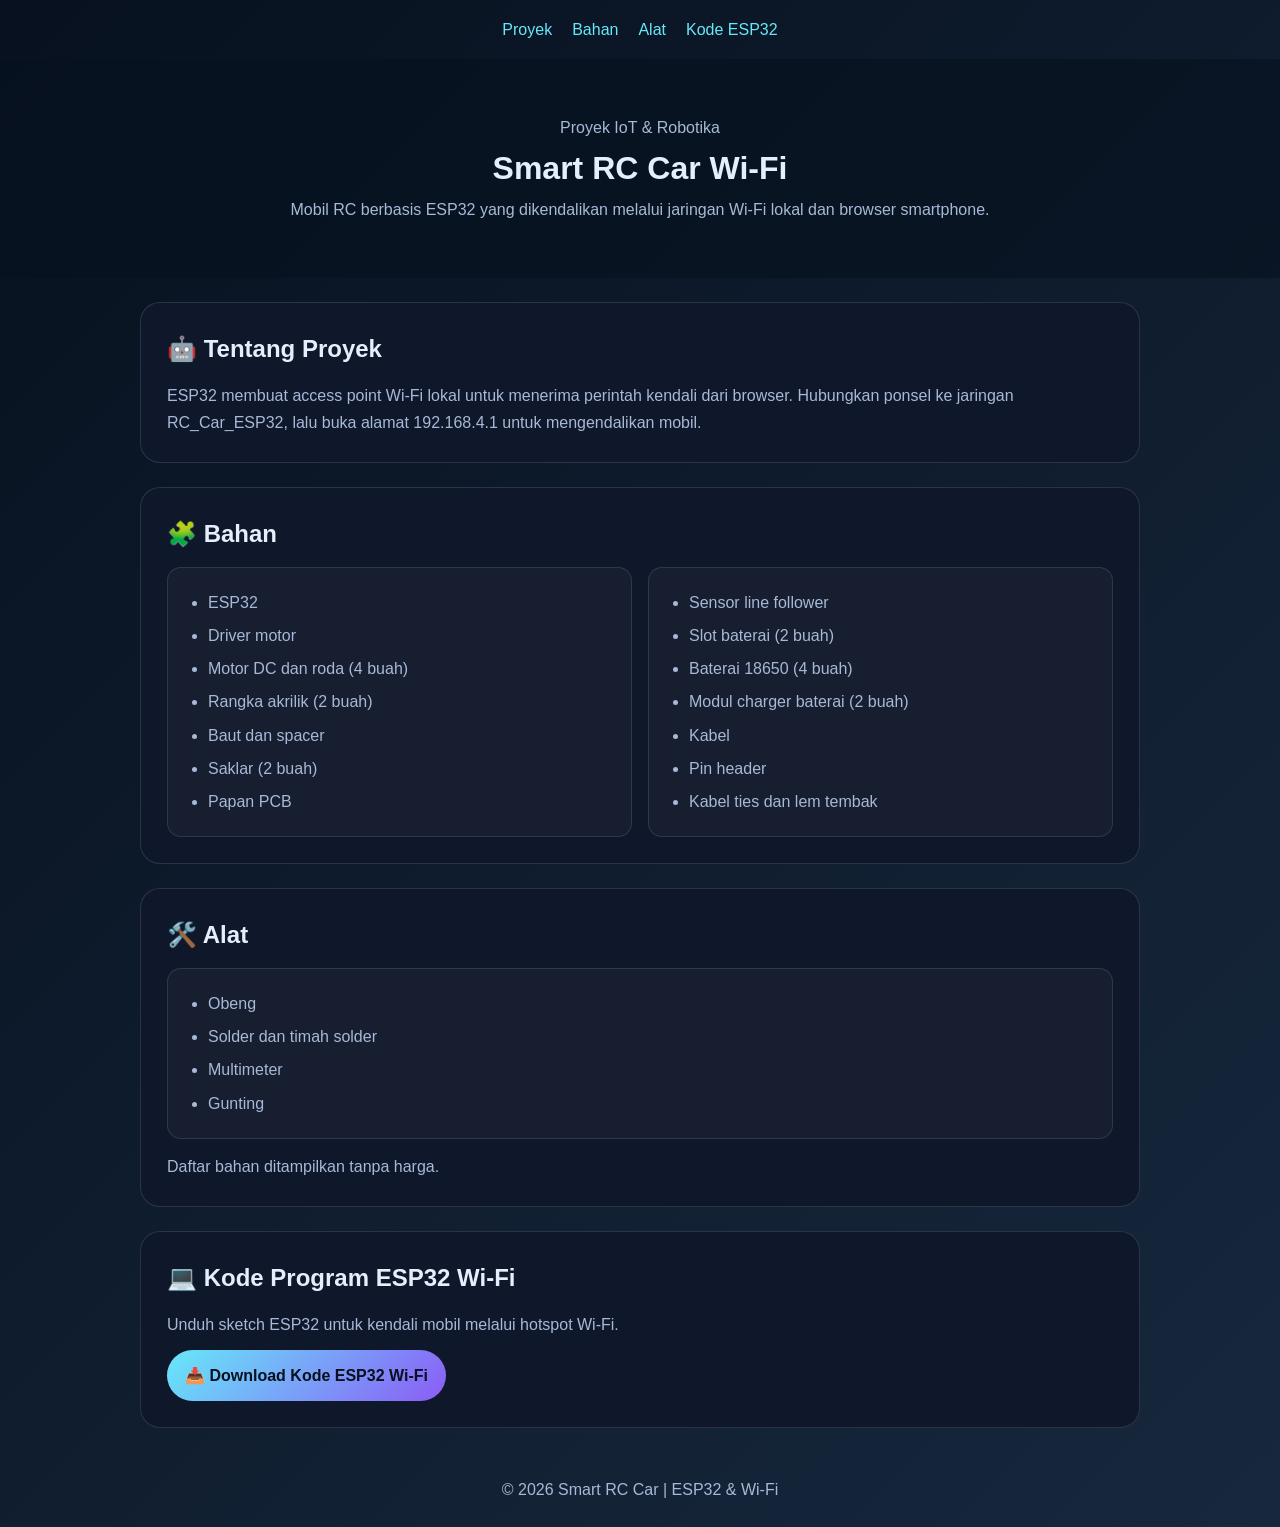
==== index.html @ 72564969 "Add materials and tools lists without prices" ====
<!DOCTYPE html>
<html lang="id">
<head>
  <meta charset="UTF-8" />
  <meta name="viewport" content="width=device-width, initial-scale=1.0" />
  <meta name="description" content="Proyek Smart RC Car berbasis ESP32 dan Wi-Fi." />
  <title>Smart RC Car | ESP32 Wi-Fi</title>
  <style>
    :root{--bg:#07111f;--panel:#0f172a;--text:#e5eefb;--muted:#a7b9d6;--cyan:#67e8f9;--purple:#8b5cf6;--line:rgba(148,163,184,.2)}
    *{box-sizing:border-box;margin:0;padding:0}html{scroll-behavior:smooth}body{font-family:Arial,sans-serif;background:linear-gradient(135deg,#07111f,#17283d);color:var(--text);line-height:1.7}.container{width:min(1000px,92%);margin:auto}header{padding:55px 0;text-align:center;background:rgba(7,17,31,.65)}header p,.muted{color:var(--muted)}nav{padding:16px 0;display:flex;justify-content:center;gap:20px;flex-wrap:wrap}a{color:var(--cyan);text-decoration:none}.section{margin:24px 0;padding:26px;background:var(--panel);border:1px solid var(--line);border-radius:20px}.section h2{margin-bottom:12px}.grid{display:grid;grid-template-columns:repeat(auto-fit,minmax(220px,1fr));gap:16px}.card{padding:18px;border:1px solid var(--line);border-radius:14px;background:rgba(255,255,255,.03)}ul{padding-left:22px;color:var(--muted)}li{padding:3px 0}.notice{margin-top:14px;color:var(--muted)}.button{display:inline-block;margin-top:12px;padding:12px 18px;border-radius:999px;background:linear-gradient(135deg,var(--cyan),var(--purple));color:#07111f;font-weight:bold}footer{text-align:center;padding:24px;color:var(--muted)}
    @media(max-width:600px){.section{padding:20px}header{padding:40px 0}}
  </style>
</head>
<body>
  <nav class="container" aria-label="Navigasi"><a href="#proyek">Proyek</a><a href="#bahan">Bahan</a><a href="#alat">Alat</a><a href="#kode">Kode ESP32</a></nav>
  <header id="proyek"><div class="container"><p>Proyek IoT &amp; Robotika</p><h1>Smart RC Car Wi-Fi</h1><p>Mobil RC berbasis ESP32 yang dikendalikan melalui jaringan Wi-Fi lokal dan browser smartphone.</p></div></header>
  <main class="container">
    <section class="section"><h2>🤖 Tentang Proyek</h2><p class="muted">ESP32 membuat access point Wi-Fi lokal untuk menerima perintah kendali dari browser. Hubungkan ponsel ke jaringan RC_Car_ESP32, lalu buka alamat 192.168.4.1 untuk mengendalikan mobil.</p></section>
    <section class="section" id="bahan"><h2>🧩 Bahan</h2><div class="grid">
      <article class="card"><ul><li>ESP32</li><li>Driver motor</li><li>Motor DC dan roda (4 buah)</li><li>Rangka akrilik (2 buah)</li><li>Baut dan spacer</li><li>Saklar (2 buah)</li><li>Papan PCB</li></ul></article>
      <article class="card"><ul><li>Sensor line follower</li><li>Slot baterai (2 buah)</li><li>Baterai 18650 (4 buah)</li><li>Modul charger baterai (2 buah)</li><li>Kabel</li><li>Pin header</li><li>Kabel ties dan lem tembak</li></ul></article>
    </div></section>
    <section class="section" id="alat"><h2>🛠️ Alat</h2><div class="grid">
      <article class="card"><ul><li>Obeng</li><li>Solder dan timah solder</li><li>Multimeter</li><li>Gunting</li></ul></article>
    </div><p class="notice">Daftar bahan ditampilkan tanpa harga.</p></section>
    <section class="section" id="kode"><h2>💻 Kode Program ESP32 Wi-Fi</h2><p class="muted">Unduh sketch ESP32 untuk kendali mobil melalui hotspot Wi-Fi.</p><a class="button" href="source/rc_car_program.ino" download="rc_car_esp32_wifi.ino">📥 Download Kode ESP32 Wi-Fi</a></section>
  </main>
  <footer>© 2026 Smart RC Car | ESP32 &amp; Wi-Fi</footer>
</body>
</html>
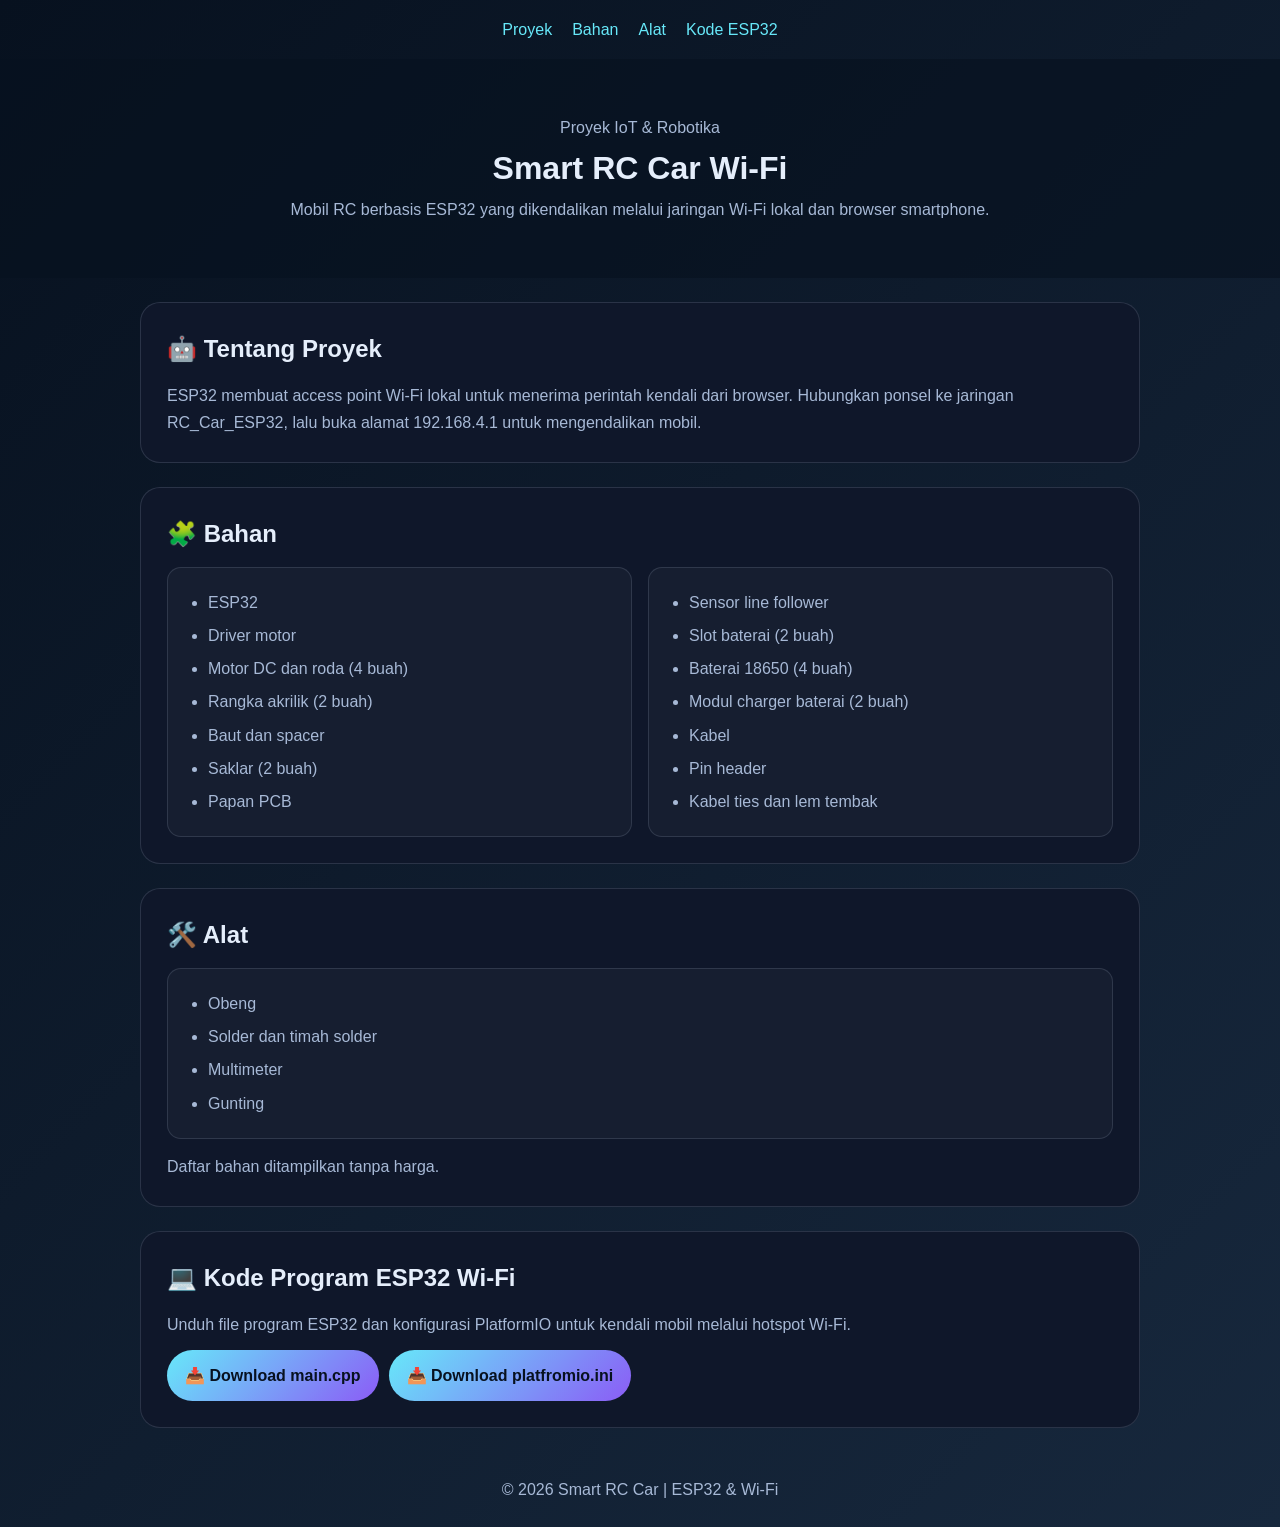
==== commit 94aab4e5: "Replace download link with ESP32 project files" ====
--- a/index.html
+++ b/index.html
@@ -7,7 +7,7 @@
   <title>Smart RC Car | ESP32 Wi-Fi</title>
   <style>
     :root{--bg:#07111f;--panel:#0f172a;--text:#e5eefb;--muted:#a7b9d6;--cyan:#67e8f9;--purple:#8b5cf6;--line:rgba(148,163,184,.2)}
-    *{box-sizing:border-box;margin:0;padding:0}html{scroll-behavior:smooth}body{font-family:Arial,sans-serif;background:linear-gradient(135deg,#07111f,#17283d);color:var(--text);line-height:1.7}.container{width:min(1000px,92%);margin:auto}header{padding:55px 0;text-align:center;background:rgba(7,17,31,.65)}header p,.muted{color:var(--muted)}nav{padding:16px 0;display:flex;justify-content:center;gap:20px;flex-wrap:wrap}a{color:var(--cyan);text-decoration:none}.section{margin:24px 0;padding:26px;background:var(--panel);border:1px solid var(--line);border-radius:20px}.section h2{margin-bottom:12px}.grid{display:grid;grid-template-columns:repeat(auto-fit,minmax(220px,1fr));gap:16px}.card{padding:18px;border:1px solid var(--line);border-radius:14px;background:rgba(255,255,255,.03)}ul{padding-left:22px;color:var(--muted)}li{padding:3px 0}.notice{margin-top:14px;color:var(--muted)}.button{display:inline-block;margin-top:12px;padding:12px 18px;border-radius:999px;background:linear-gradient(135deg,var(--cyan),var(--purple));color:#07111f;font-weight:bold}footer{text-align:center;padding:24px;color:var(--muted)}
+    *{box-sizing:border-box;margin:0;padding:0}html{scroll-behavior:smooth}body{font-family:Arial,sans-serif;background:linear-gradient(135deg,#07111f,#17283d);color:var(--text);line-height:1.7}.container{width:min(1000px,92%);margin:auto}header{padding:55px 0;text-align:center;background:rgba(7,17,31,.65)}header p,.muted{color:var(--muted)}nav{padding:16px 0;display:flex;justify-content:center;gap:20px;flex-wrap:wrap}a{color:var(--cyan);text-decoration:none}.section{margin:24px 0;padding:26px;background:var(--panel);border:1px solid var(--line);border-radius:20px}.section h2{margin-bottom:12px}.grid{display:grid;grid-template-columns:repeat(auto-fit,minmax(220px,1fr));gap:16px}.card{padding:18px;border:1px solid var(--line);border-radius:14px;background:rgba(255,255,255,.03)}ul{padding-left:22px;color:var(--muted)}li{padding:3px 0}.notice{margin-top:14px;color:var(--muted)}.button{display:inline-block;margin:12px 10px 0 0;padding:12px 18px;border-radius:999px;background:linear-gradient(135deg,var(--cyan),var(--purple));color:#07111f;font-weight:bold}footer{text-align:center;padding:24px;color:var(--muted)}
     @media(max-width:600px){.section{padding:20px}header{padding:40px 0}}
   </style>
 </head>
@@ -23,7 +23,7 @@
     <section class="section" id="alat"><h2>🛠️ Alat</h2><div class="grid">
       <article class="card"><ul><li>Obeng</li><li>Solder dan timah solder</li><li>Multimeter</li><li>Gunting</li></ul></article>
     </div><p class="notice">Daftar bahan ditampilkan tanpa harga.</p></section>
-    <section class="section" id="kode"><h2>💻 Kode Program ESP32 Wi-Fi</h2><p class="muted">Unduh sketch ESP32 untuk kendali mobil melalui hotspot Wi-Fi.</p><a class="button" href="source/rc_car_program.ino" download="rc_car_esp32_wifi.ino">📥 Download Kode ESP32 Wi-Fi</a></section>
+    <section class="section" id="kode"><h2>💻 Kode Program ESP32 Wi-Fi</h2><p class="muted">Unduh file program ESP32 dan konfigurasi PlatformIO untuk kendali mobil melalui hotspot Wi-Fi.</p><a class="button" href="main.cpp" download="main.cpp">📥 Download main.cpp</a><a class="button" href="platfromio.ini" download="platfromio.ini">📥 Download platfromio.ini</a></section>
   </main>
   <footer>© 2026 Smart RC Car | ESP32 &amp; Wi-Fi</footer>
 </body>
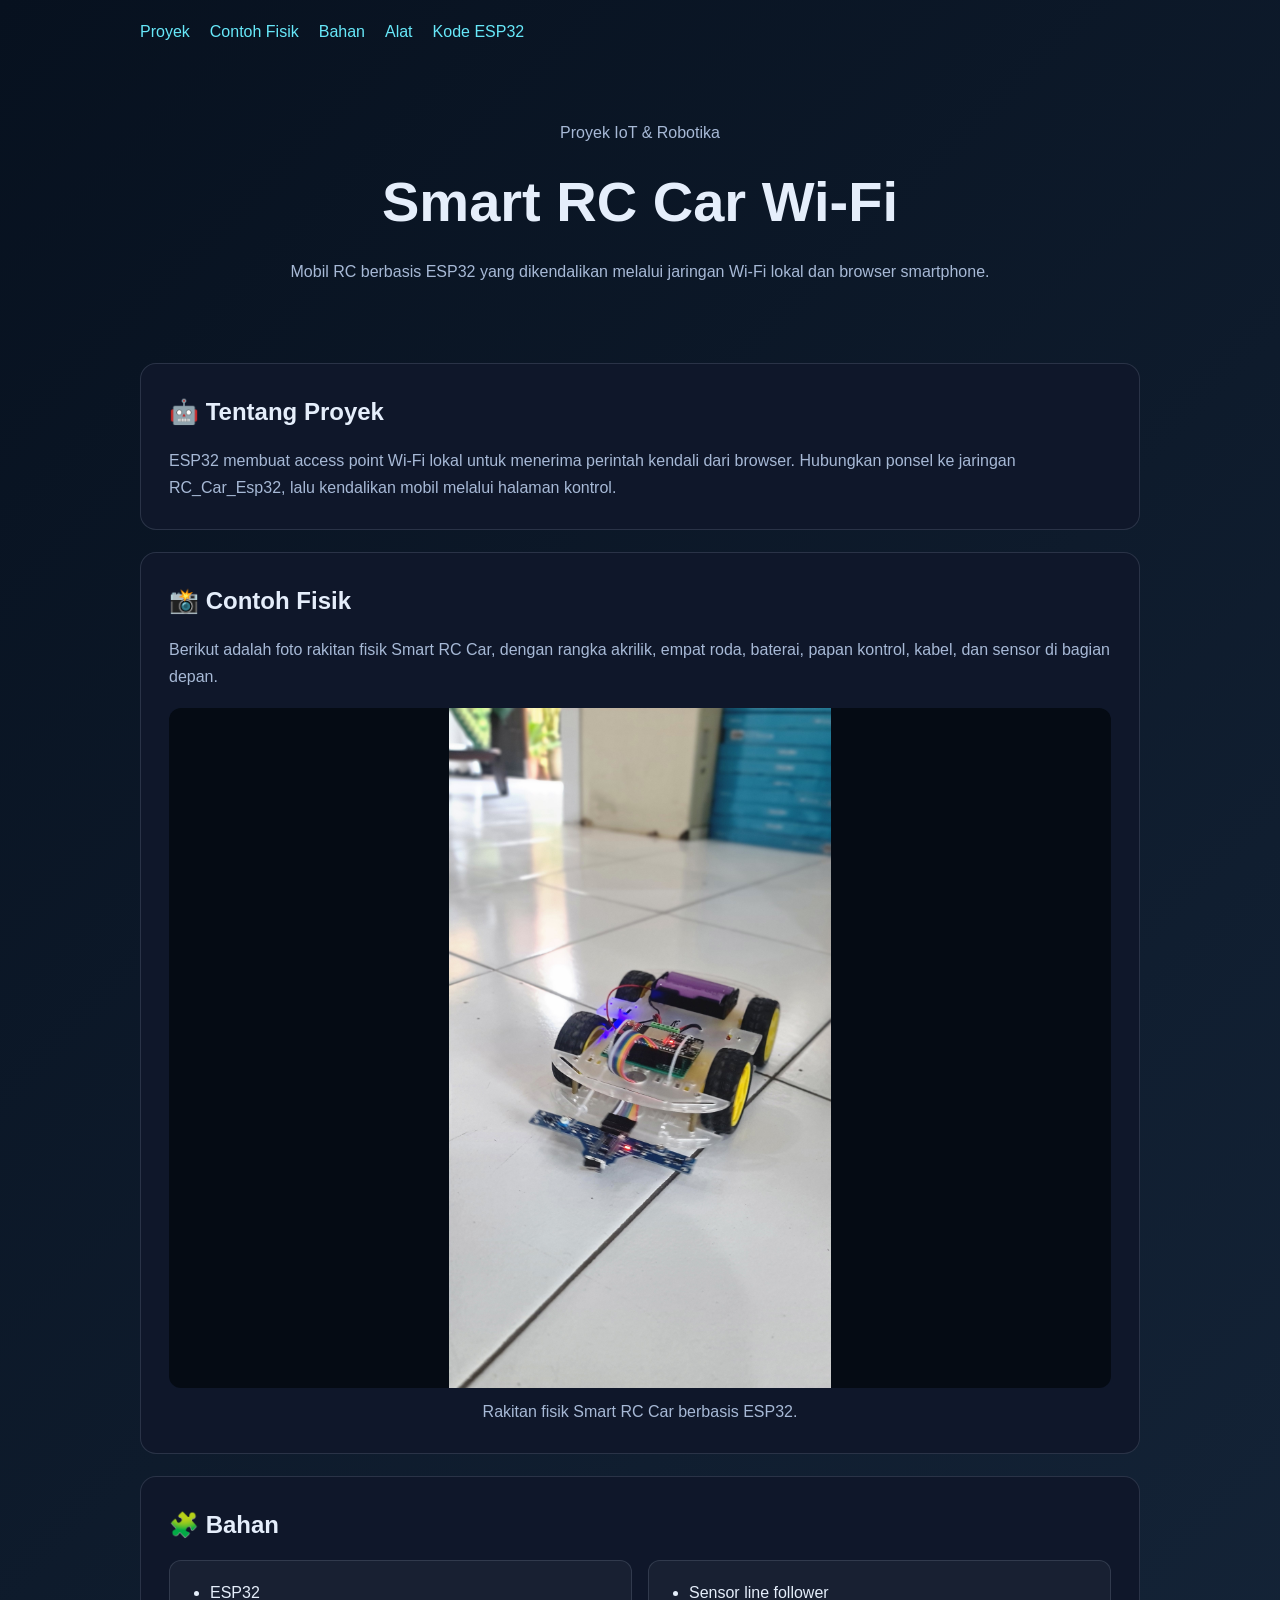
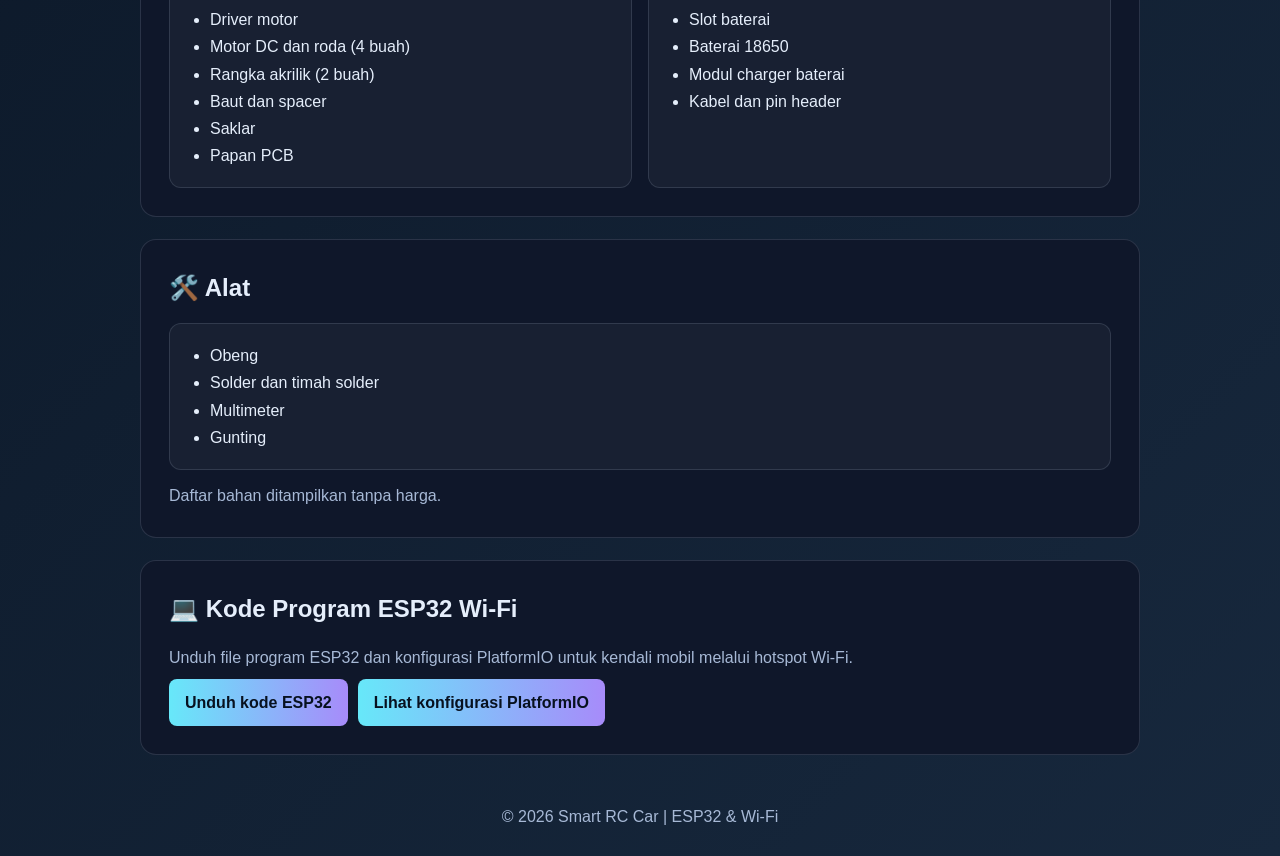
==== commit 3819b8ed: "Add physical example photo to website" ====
--- a/index.html
+++ b/index.html
@@ -7,23 +7,18 @@
   <title>Smart RC Car | ESP32 Wi-Fi</title>
   <style>
     :root{--bg:#07111f;--panel:#0f172a;--text:#e5eefb;--muted:#a7b9d6;--cyan:#67e8f9;--purple:#8b5cf6;--line:rgba(148,163,184,.2)}
-    *{box-sizing:border-box;margin:0;padding:0}html{scroll-behavior:smooth}body{font-family:Arial,sans-serif;background:linear-gradient(135deg,#07111f,#17283d);color:var(--text);line-height:1.7}.container{width:min(1000px,92%);margin:auto}header{padding:55px 0;text-align:center;background:rgba(7,17,31,.65)}header p,.muted{color:var(--muted)}nav{padding:16px 0;display:flex;justify-content:center;gap:20px;flex-wrap:wrap}a{color:var(--cyan);text-decoration:none}.section{margin:24px 0;padding:26px;background:var(--panel);border:1px solid var(--line);border-radius:20px}.section h2{margin-bottom:12px}.grid{display:grid;grid-template-columns:repeat(auto-fit,minmax(220px,1fr));gap:16px}.card{padding:18px;border:1px solid var(--line);border-radius:14px;background:rgba(255,255,255,.03)}ul{padding-left:22px;color:var(--muted)}li{padding:3px 0}.notice{margin-top:14px;color:var(--muted)}.button{display:inline-block;margin:12px 10px 0 0;padding:12px 18px;border-radius:999px;background:linear-gradient(135deg,var(--cyan),var(--purple));color:#07111f;font-weight:bold}footer{text-align:center;padding:24px;color:var(--muted)}
-    @media(max-width:600px){.section{padding:20px}header{padding:40px 0}}
+    *{box-sizing:border-box;margin:0;padding:0}html{scroll-behavior:smooth}body{font-family:Arial,sans-serif;background:linear-gradient(135deg,#07111f,#17283d);color:var(--text);line-height:1.7}.container{width:min(100% - 32px,1000px);margin:auto}nav{display:flex;flex-wrap:wrap;gap:20px;padding:18px 0}nav a{color:var(--cyan);text-decoration:none}header{text-align:center;padding:56px 0}header h1{font-size:clamp(2rem,5vw,3.5rem);margin:8px 0}header p,.muted{color:var(--muted)}.section{background:var(--panel);border:1px solid var(--line);border-radius:16px;padding:28px;margin:22px 0}.section h2{margin-bottom:14px}.grid{display:grid;grid-template-columns:repeat(auto-fit,minmax(230px,1fr));gap:16px;margin-top:14px}.card{background:rgba(255,255,255,.04);border:1px solid var(--line);border-radius:12px;padding:18px}.card ul{padding-left:22px}.physical-photo{display:block;width:100%;max-height:680px;object-fit:contain;background:#050b14;border-radius:12px;margin-top:18px}.caption{color:var(--muted);text-align:center;margin-top:10px}.button{display:inline-block;margin:8px 10px 0 0;padding:10px 16px;border-radius:8px;background:linear-gradient(90deg,var(--cyan),#a78bfa);color:#07111f;text-decoration:none;font-weight:bold}footer{text-align:center;color:var(--muted);padding:26px 0}@media(max-width:600px){.section{padding:20px}header{padding:40px 0}}
   </style>
 </head>
 <body>
-  <nav class="container" aria-label="Navigasi"><a href="#proyek">Proyek</a><a href="#bahan">Bahan</a><a href="#alat">Alat</a><a href="#kode">Kode ESP32</a></nav>
+  <nav class="container" aria-label="Navigasi"><a href="#proyek">Proyek</a><a href="#fisik">Contoh Fisik</a><a href="#bahan">Bahan</a><a href="#alat">Alat</a><a href="#kode">Kode ESP32</a></nav>
   <header id="proyek"><div class="container"><p>Proyek IoT &amp; Robotika</p><h1>Smart RC Car Wi-Fi</h1><p>Mobil RC berbasis ESP32 yang dikendalikan melalui jaringan Wi-Fi lokal dan browser smartphone.</p></div></header>
   <main class="container">
-    <section class="section"><h2>🤖 Tentang Proyek</h2><p class="muted">ESP32 membuat access point Wi-Fi lokal untuk menerima perintah kendali dari browser. Hubungkan ponsel ke jaringan RC_Car_ESP32, lalu buka alamat 192.168.4.1 untuk mengendalikan mobil.</p></section>
-    <section class="section" id="bahan"><h2>🧩 Bahan</h2><div class="grid">
-      <article class="card"><ul><li>ESP32</li><li>Driver motor</li><li>Motor DC dan roda (4 buah)</li><li>Rangka akrilik (2 buah)</li><li>Baut dan spacer</li><li>Saklar (2 buah)</li><li>Papan PCB</li></ul></article>
-      <article class="card"><ul><li>Sensor line follower</li><li>Slot baterai (2 buah)</li><li>Baterai 18650 (4 buah)</li><li>Modul charger baterai (2 buah)</li><li>Kabel</li><li>Pin header</li><li>Kabel ties dan lem tembak</li></ul></article>
-    </div></section>
-    <section class="section" id="alat"><h2>🛠️ Alat</h2><div class="grid">
-      <article class="card"><ul><li>Obeng</li><li>Solder dan timah solder</li><li>Multimeter</li><li>Gunting</li></ul></article>
-    </div><p class="notice">Daftar bahan ditampilkan tanpa harga.</p></section>
-    <section class="section" id="kode"><h2>💻 Kode Program ESP32 Wi-Fi</h2><p class="muted">Unduh file program ESP32 dan konfigurasi PlatformIO untuk kendali mobil melalui hotspot Wi-Fi.</p><a class="button" href="main.cpp" download="main.cpp">📥 Download main.cpp</a><a class="button" href="platfromio.ini" download="platfromio.ini">📥 Download platfromio.ini</a></section>
+    <section class="section"><h2>🤖 Tentang Proyek</h2><p class="muted">ESP32 membuat access point Wi-Fi lokal untuk menerima perintah kendali dari browser. Hubungkan ponsel ke jaringan RC_Car_Esp32, lalu kendalikan mobil melalui halaman kontrol.</p></section>
+    <section class="section" id="fisik"><h2>📸 Contoh Fisik</h2><p class="muted">Berikut adalah foto rakitan fisik Smart RC Car, dengan rangka akrilik, empat roda, baterai, papan kontrol, kabel, dan sensor di bagian depan.</p><img class="physical-photo" src="20261113_153108.jpg" alt="Mobil robot Smart RC Car rakitan dengan rangka akrilik, empat roda, baterai, papan kontrol, kabel, dan sensor depan"><p class="caption">Rakitan fisik Smart RC Car berbasis ESP32.</p></section>
+    <section class="section" id="bahan"><h2>🧩 Bahan</h2><div class="grid"><article class="card"><ul><li>ESP32</li><li>Driver motor</li><li>Motor DC dan roda (4 buah)</li><li>Rangka akrilik (2 buah)</li><li>Baut dan spacer</li><li>Saklar</li><li>Papan PCB</li></ul></article><article class="card"><ul><li>Sensor line follower</li><li>Slot baterai</li><li>Baterai 18650</li><li>Modul charger baterai</li><li>Kabel dan pin header</li></ul></article></div></section>
+    <section class="section" id="alat"><h2>🛠️ Alat</h2><div class="grid"><article class="card"><ul><li>Obeng</li><li>Solder dan timah solder</li><li>Multimeter</li><li>Gunting</li></ul></article></div><p class="muted" style="margin-top:12px">Daftar bahan ditampilkan tanpa harga.</p></section>
+    <section class="section" id="kode"><h2>💻 Kode Program ESP32 Wi-Fi</h2><p class="muted">Unduh file program ESP32 dan konfigurasi PlatformIO untuk kendali mobil melalui hotspot Wi-Fi.</p><a class="button" href="main.cpp">Unduh kode ESP32</a><a class="button" href="platfromio.ini">Lihat konfigurasi PlatformIO</a></section>
   </main>
   <footer>© 2026 Smart RC Car | ESP32 &amp; Wi-Fi</footer>
 </body>
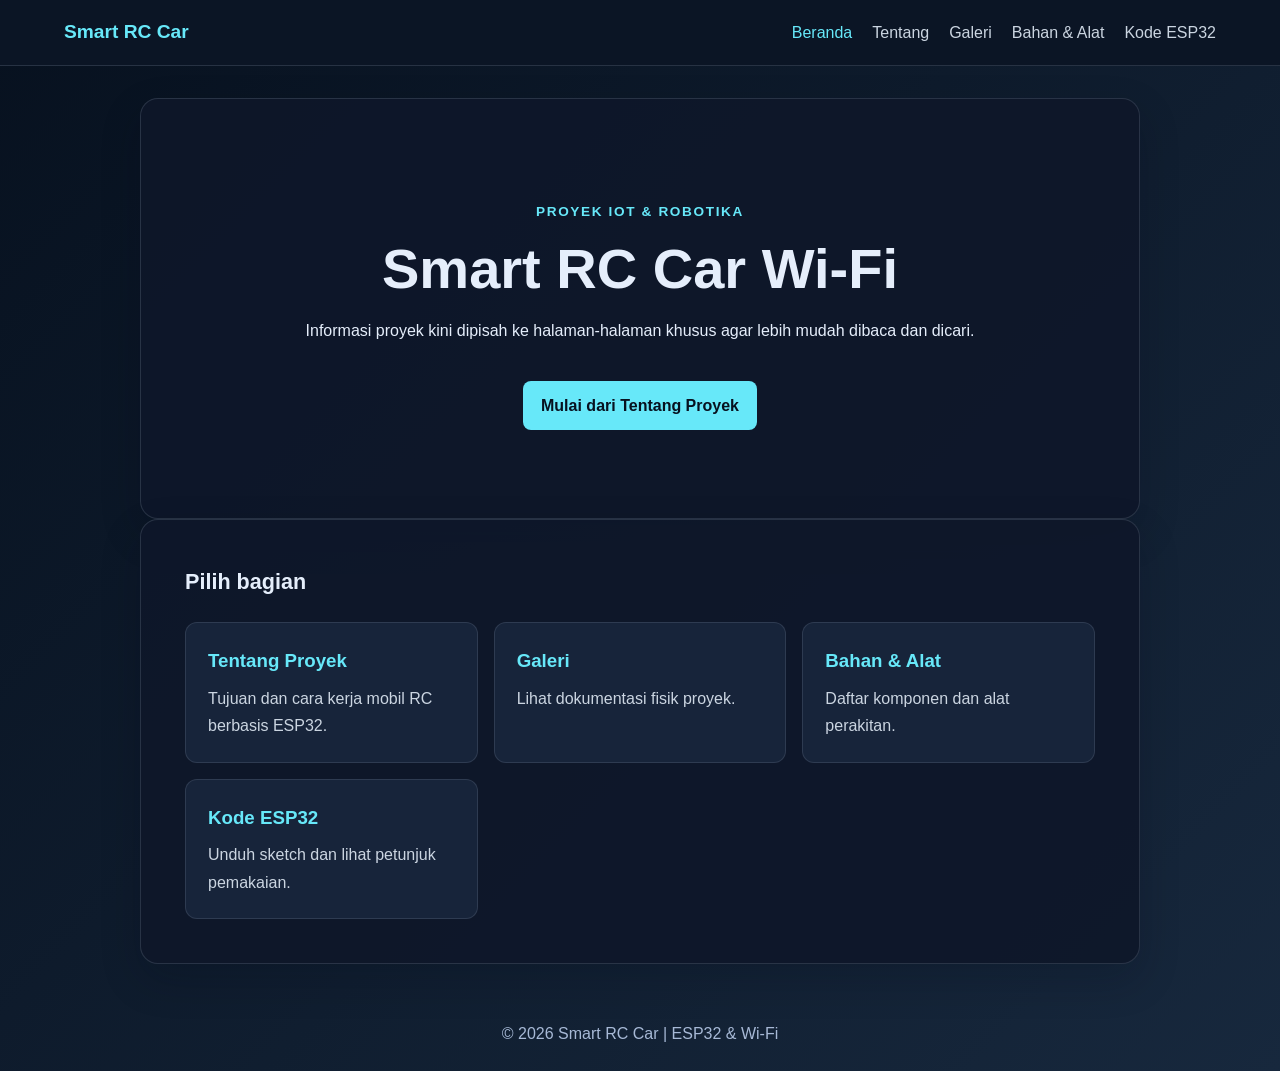
==== commit 4c2eaaf8: "Pisahkan halaman proyek Smart RC Car ESP32 menjadi beberapa halaman" ====
--- a/index.html
+++ b/index.html
@@ -1,24 +1,39 @@
 <!DOCTYPE html>
 <html lang="id">
 <head>
-  <meta charset="UTF-8" />
-  <meta name="viewport" content="width=device-width, initial-scale=1.0" />
-  <meta name="description" content="Proyek Smart RC Car berbasis ESP32 dan Wi-Fi." />
-  <title>Smart RC Car | ESP32 Wi-Fi</title>
-  <style>
-    :root{--bg:#07111f;--panel:#0f172a;--text:#e5eefb;--muted:#a7b9d6;--cyan:#67e8f9;--purple:#8b5cf6;--line:rgba(148,163,184,.2)}
-    *{box-sizing:border-box;margin:0;padding:0}html{scroll-behavior:smooth}body{font-family:Arial,sans-serif;background:linear-gradient(135deg,#07111f,#17283d);color:var(--text);line-height:1.7}.container{width:min(100% - 32px,1000px);margin:auto}nav{display:flex;flex-wrap:wrap;gap:20px;padding:18px 0}nav a{color:var(--cyan);text-decoration:none}header{text-align:center;padding:56px 0}header h1{font-size:clamp(2rem,5vw,3.5rem);margin:8px 0}header p,.muted{color:var(--muted)}.section{background:var(--panel);border:1px solid var(--line);border-radius:16px;padding:28px;margin:22px 0}.section h2{margin-bottom:14px}.grid{display:grid;grid-template-columns:repeat(auto-fit,minmax(230px,1fr));gap:16px;margin-top:14px}.card{background:rgba(255,255,255,.04);border:1px solid var(--line);border-radius:12px;padding:18px}.card ul{padding-left:22px}.physical-photo{display:block;width:100%;max-height:680px;object-fit:contain;background:#050b14;border-radius:12px;margin-top:18px}.caption{color:var(--muted);text-align:center;margin-top:10px}.button{display:inline-block;margin:8px 10px 0 0;padding:10px 16px;border-radius:8px;background:linear-gradient(90deg,var(--cyan),#a78bfa);color:#07111f;text-decoration:none;font-weight:bold}footer{text-align:center;color:var(--muted);padding:26px 0}@media(max-width:600px){.section{padding:20px}header{padding:40px 0}}
-  </style>
+  <meta charset="UTF-8">
+  <meta name="viewport" content="width=device-width, initial-scale=1">
+  <meta name="description" content="Beranda proyek Smart RC Car ESP32. Pilih halaman informasi proyek.">
+  <title>Smart RC Car ESP32 | Beranda</title>
+  <link rel="stylesheet" href="style.css">
 </head>
 <body>
-  <nav class="container" aria-label="Navigasi"><a href="#proyek">Proyek</a><a href="#fisik">Contoh Fisik</a><a href="#bahan">Bahan</a><a href="#alat">Alat</a><a href="#kode">Kode ESP32</a></nav>
-  <header id="proyek"><div class="container"><p>Proyek IoT &amp; Robotika</p><h1>Smart RC Car Wi-Fi</h1><p>Mobil RC berbasis ESP32 yang dikendalikan melalui jaringan Wi-Fi lokal dan browser smartphone.</p></div></header>
+  <header class="site-header">
+    <a class="brand" href="index.html">Smart RC Car</a>
+    <nav aria-label="Navigasi utama">
+      <a aria-current="page" href="index.html">Beranda</a>
+      <a href="tentang.html">Tentang</a>
+      <a href="galeri.html">Galeri</a>
+      <a href="bahan-alat.html">Bahan &amp; Alat</a>
+      <a href="kode.html">Kode ESP32</a>
+    </nav>
+  </header>
   <main class="container">
-    <section class="section"><h2>🤖 Tentang Proyek</h2><p class="muted">ESP32 membuat access point Wi-Fi lokal untuk menerima perintah kendali dari browser. Hubungkan ponsel ke jaringan RC_Car_Esp32, lalu kendalikan mobil melalui halaman kontrol.</p></section>
-    <section class="section" id="fisik"><h2>📸 Contoh Fisik</h2><p class="muted">Berikut adalah foto rakitan fisik Smart RC Car, dengan rangka akrilik, empat roda, baterai, papan kontrol, kabel, dan sensor di bagian depan.</p><img class="physical-photo" src="20261113_153108.jpg" alt="Mobil robot Smart RC Car rakitan dengan rangka akrilik, empat roda, baterai, papan kontrol, kabel, dan sensor depan"><p class="caption">Rakitan fisik Smart RC Car berbasis ESP32.</p></section>
-    <section class="section" id="bahan"><h2>🧩 Bahan</h2><div class="grid"><article class="card"><ul><li>ESP32</li><li>Driver motor</li><li>Motor DC dan roda (4 buah)</li><li>Rangka akrilik (2 buah)</li><li>Baut dan spacer</li><li>Saklar</li><li>Papan PCB</li></ul></article><article class="card"><ul><li>Sensor line follower</li><li>Slot baterai</li><li>Baterai 18650</li><li>Modul charger baterai</li><li>Kabel dan pin header</li></ul></article></div></section>
-    <section class="section" id="alat"><h2>🛠️ Alat</h2><div class="grid"><article class="card"><ul><li>Obeng</li><li>Solder dan timah solder</li><li>Multimeter</li><li>Gunting</li></ul></article></div><p class="muted" style="margin-top:12px">Daftar bahan ditampilkan tanpa harga.</p></section>
-    <section class="section" id="kode"><h2>💻 Kode Program ESP32 Wi-Fi</h2><p class="muted">Unduh file program ESP32 dan konfigurasi PlatformIO untuk kendali mobil melalui hotspot Wi-Fi.</p><a class="button" href="main.cpp">Unduh kode ESP32</a><a class="button" href="platfromio.ini">Lihat konfigurasi PlatformIO</a></section>
+    <section class="hero">
+      <p class="eyebrow">Proyek IoT &amp; Robotika</p>
+      <h1>Smart RC Car Wi-Fi</h1>
+      <p>Informasi proyek kini dipisah ke halaman-halaman khusus agar lebih mudah dibaca dan dicari.</p>
+      <a class="button" href="tentang.html">Mulai dari Tentang Proyek</a>
+    </section>
+    <section class="section">
+      <h2>Pilih bagian</h2>
+      <div class="grid">
+        <a class="card card-link" href="tentang.html"><h3>Tentang Proyek</h3><p>Tujuan dan cara kerja mobil RC berbasis ESP32.</p></a>
+        <a class="card card-link" href="galeri.html"><h3>Galeri</h3><p>Lihat dokumentasi fisik proyek.</p></a>
+        <a class="card card-link" href="bahan-alat.html"><h3>Bahan &amp; Alat</h3><p>Daftar komponen dan alat perakitan.</p></a>
+        <a class="card card-link" href="kode.html"><h3>Kode ESP32</h3><p>Unduh sketch dan lihat petunjuk pemakaian.</p></a>
+      </div>
+    </section>
   </main>
   <footer>© 2026 Smart RC Car | ESP32 &amp; Wi-Fi</footer>
 </body>
--- a/style.css
+++ b/style.css
@@ -0,0 +1 @@
+*{box-sizing:border-box}html{scroll-behavior:smooth}body{margin:0;min-height:100vh;display:flex;flex-direction:column;font-family:Arial,sans-serif;line-height:1.7;color:#e5eefb;background:linear-gradient(135deg,#07111f,#17283d)}a{color:inherit}.site-header{display:flex;align-items:center;justify-content:space-between;gap:20px;flex-wrap:wrap;padding:16px max(5vw,20px);background:#0b1525;border-bottom:1px solid rgba(148,163,184,.2)}.brand{text-decoration:none;font-size:1.2rem;font-weight:700;color:#67e8f9}.site-header nav{display:flex;gap:10px 20px;flex-wrap:wrap}.site-header nav a{color:#cbd5e1;text-decoration:none}.site-header nav a:hover,.site-header nav a[aria-current=page]{color:#67e8f9}.container{width:min(100% - 32px,1000px);margin:32px auto;flex:1}.hero,.section{padding:clamp(22px,5vw,44px);border:1px solid rgba(148,163,184,.2);border-radius:18px;background:rgba(15,23,42,.92);box-shadow:0 16px 40px rgba(2,8,23,.2)}.hero{padding-block:clamp(44px,9vw,88px);text-align:center}.hero h1{font-size:clamp(2rem,6vw,3.5rem);line-height:1.15;margin:8px 0}.eyebrow{color:#67e8f9;text-transform:uppercase;letter-spacing:.12em;font-size:.85rem;font-weight:700}.section h1{font-size:clamp(1.8rem,5vw,2.7rem);line-height:1.2;margin:.2em 0 .6em}.section h2{font-size:1.35rem;margin-top:0}.grid{display:grid;grid-template-columns:repeat(auto-fit,minmax(min(100%,220px),1fr));gap:16px;margin-top:22px}.two-columns{grid-template-columns:repeat(auto-fit,minmax(min(100%,300px),1fr))}.card{padding:22px;border-radius:12px;background:#17243a;border:1px solid rgba(148,163,184,.18)}.card-link{text-decoration:none;transition:transform .2s,border-color .2s}.card-link:hover{transform:translateY(-3px);border-color:#67e8f9}.card h3{margin:0 0 8px;color:#67e8f9}.card p{margin:0;color:#cbd5e1}.card ul{padding-left:22px}.button{display:inline-block;margin-top:20px;padding:11px 18px;border-radius:8px;background:#67e8f9;color:#07111f;text-decoration:none;font-weight:700}.button:hover{background:#a5f3fc}.notice{margin-top:22px;padding:16px;border-left:4px solid #67e8f9;border-radius:6px;background:#111e33;color:#dbeafe}.gallery-image{margin:22px 0 0}.gallery-image img{display:block;width:100%;max-height:620px;object-fit:contain;border-radius:12px;background:#07111f}.gallery-image figcaption{margin-top:8px;color:#a7b9d6;text-align:center}ol{padding-left:24px}footer{padding:24px;text-align:center;color:#a7b9d6}@media(max-width:600px){.site-header{align-items:flex-start}.site-header nav{gap:8px 14px}.container{margin:18px auto}.hero,.section{border-radius:12px}}
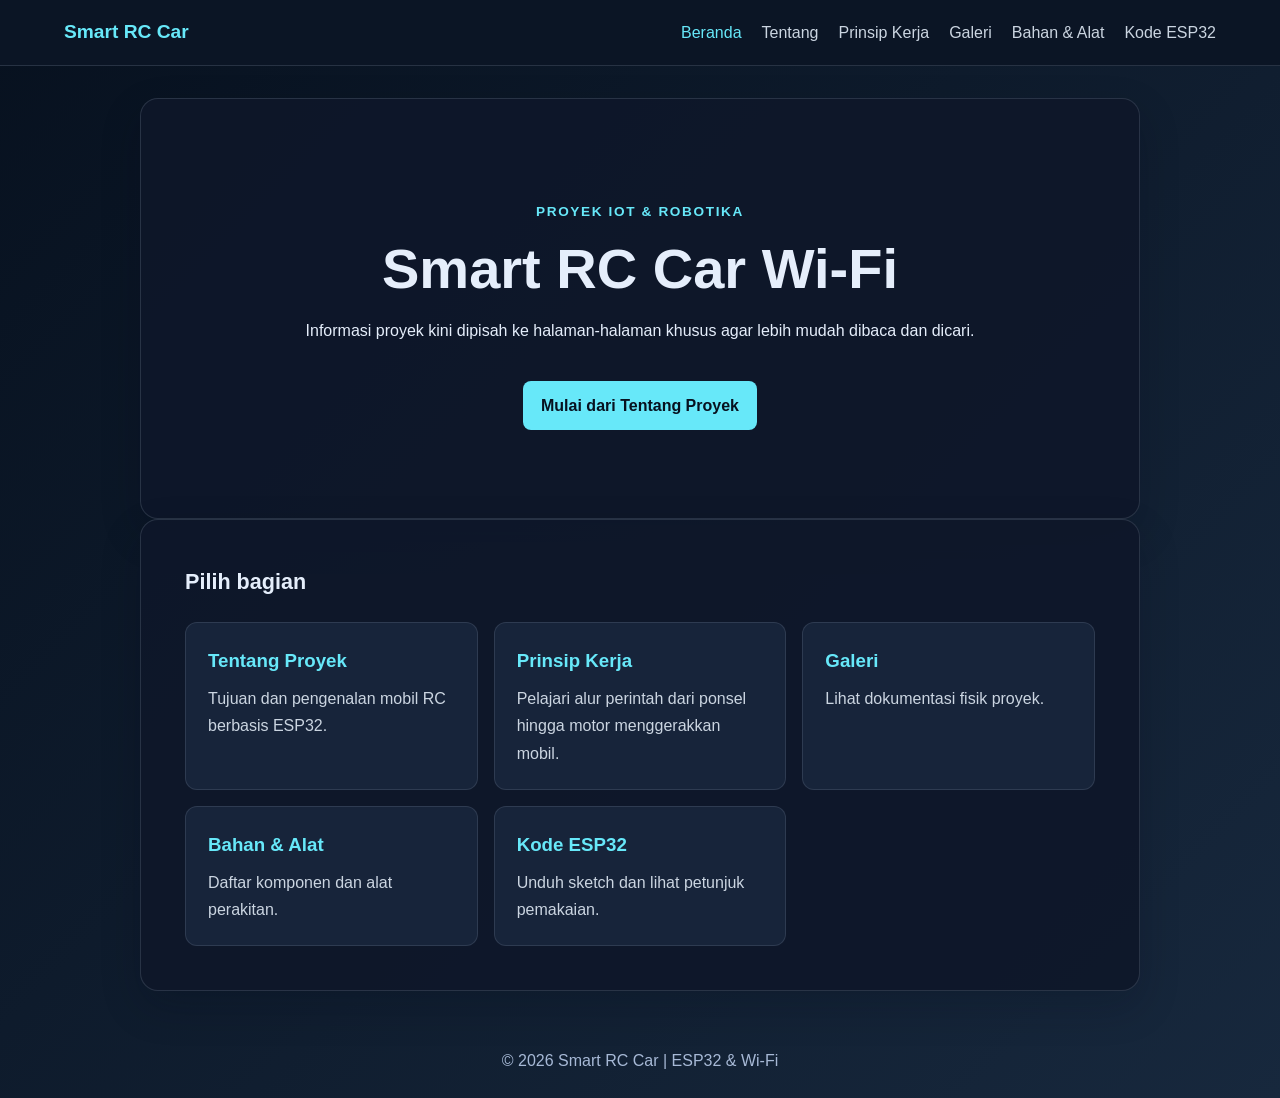
==== commit 408fd1be: "Tambahkan halaman Prinsip Kerja Smart RC Car" ====
--- a/index.html
+++ b/index.html
@@ -13,6 +13,7 @@
     <nav aria-label="Navigasi utama">
       <a aria-current="page" href="index.html">Beranda</a>
       <a href="tentang.html">Tentang</a>
+      <a href="prinsip-kerja.html">Prinsip Kerja</a>
       <a href="galeri.html">Galeri</a>
       <a href="bahan-alat.html">Bahan &amp; Alat</a>
       <a href="kode.html">Kode ESP32</a>
@@ -28,7 +29,8 @@
     <section class="section">
       <h2>Pilih bagian</h2>
       <div class="grid">
-        <a class="card card-link" href="tentang.html"><h3>Tentang Proyek</h3><p>Tujuan dan cara kerja mobil RC berbasis ESP32.</p></a>
+        <a class="card card-link" href="tentang.html"><h3>Tentang Proyek</h3><p>Tujuan dan pengenalan mobil RC berbasis ESP32.</p></a>
+        <a class="card card-link" href="prinsip-kerja.html"><h3>Prinsip Kerja</h3><p>Pelajari alur perintah dari ponsel hingga motor menggerakkan mobil.</p></a>
         <a class="card card-link" href="galeri.html"><h3>Galeri</h3><p>Lihat dokumentasi fisik proyek.</p></a>
         <a class="card card-link" href="bahan-alat.html"><h3>Bahan &amp; Alat</h3><p>Daftar komponen dan alat perakitan.</p></a>
         <a class="card card-link" href="kode.html"><h3>Kode ESP32</h3><p>Unduh sketch dan lihat petunjuk pemakaian.</p></a>
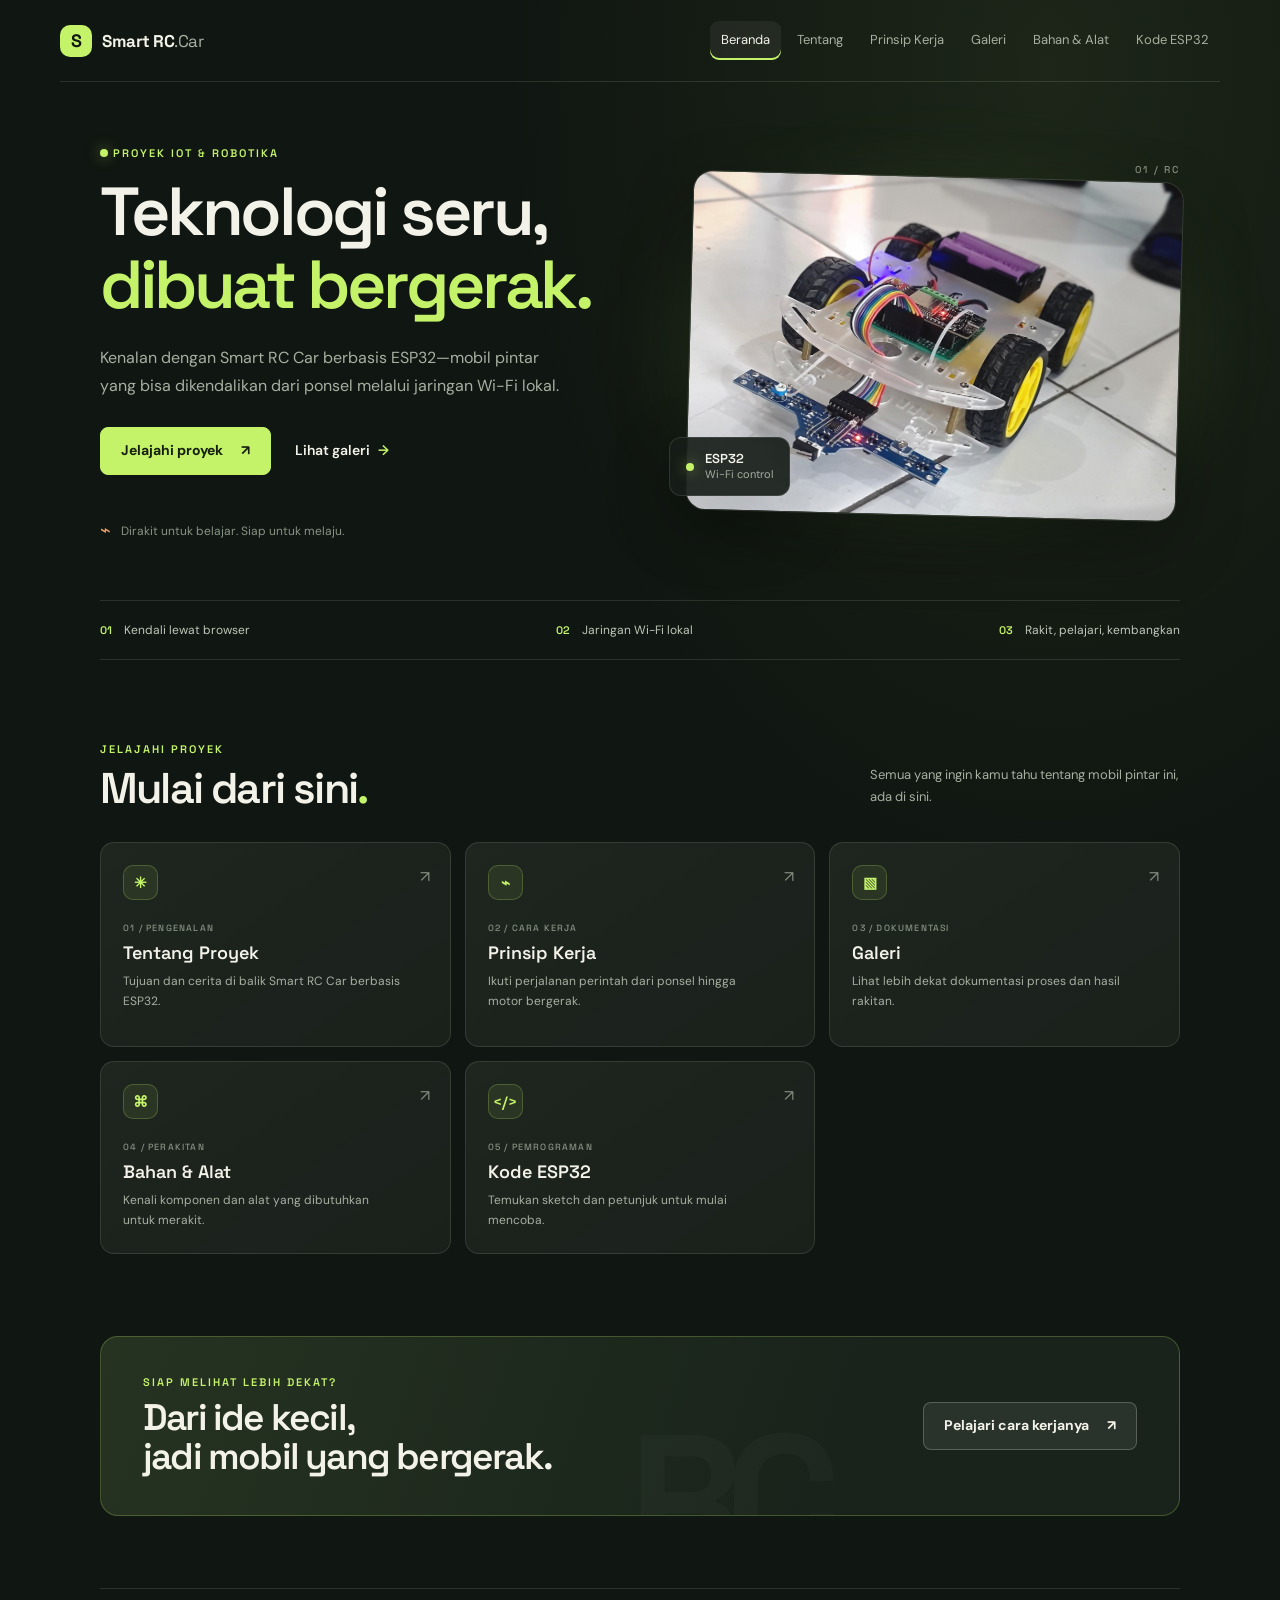
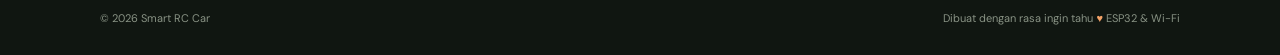
==== commit 5231fe6b: "Refresh Smart RC Car homepage" ====
--- a/index.html
+++ b/index.html
@@ -3,13 +3,14 @@
 <head>
   <meta charset="UTF-8">
   <meta name="viewport" content="width=device-width, initial-scale=1">
-  <meta name="description" content="Beranda proyek Smart RC Car ESP32. Pilih halaman informasi proyek.">
-  <title>Smart RC Car ESP32 | Beranda</title>
+  <meta name="description" content="Kenali Smart RC Car berbasis ESP32 dan Wi-Fi: cara kerja, komponen, galeri, dan kode program.">
+  <meta name="theme-color" content="#101611">
+  <title>Smart RC Car | Proyek IoT &amp; Robotika</title>
   <link rel="stylesheet" href="style.css">
 </head>
 <body>
   <header class="site-header">
-    <a class="brand" href="index.html">Smart RC Car</a>
+    <a class="brand" href="index.html"><span class="brand-mark" aria-hidden="true">S</span><span>Smart RC<span class="brand-light">.Car</span></span></a>
     <nav aria-label="Navigasi utama">
       <a aria-current="page" href="index.html">Beranda</a>
       <a href="tentang.html">Tentang</a>
@@ -19,24 +20,54 @@
       <a href="kode.html">Kode ESP32</a>
     </nav>
   </header>
-  <main class="container">
+
+  <main class="container home-main">
     <section class="hero">
-      <p class="eyebrow">Proyek IoT &amp; Robotika</p>
-      <h1>Smart RC Car Wi-Fi</h1>
-      <p>Informasi proyek kini dipisah ke halaman-halaman khusus agar lebih mudah dibaca dan dicari.</p>
-      <a class="button" href="tentang.html">Mulai dari Tentang Proyek</a>
-    </section>
-    <section class="section">
-      <h2>Pilih bagian</h2>
-      <div class="grid">
-        <a class="card card-link" href="tentang.html"><h3>Tentang Proyek</h3><p>Tujuan dan pengenalan mobil RC berbasis ESP32.</p></a>
-        <a class="card card-link" href="prinsip-kerja.html"><h3>Prinsip Kerja</h3><p>Pelajari alur perintah dari ponsel hingga motor menggerakkan mobil.</p></a>
-        <a class="card card-link" href="galeri.html"><h3>Galeri</h3><p>Lihat dokumentasi fisik proyek.</p></a>
-        <a class="card card-link" href="bahan-alat.html"><h3>Bahan &amp; Alat</h3><p>Daftar komponen dan alat perakitan.</p></a>
-        <a class="card card-link" href="kode.html"><h3>Kode ESP32</h3><p>Unduh sketch dan lihat petunjuk pemakaian.</p></a>
+      <div class="hero-copy">
+        <p class="eyebrow"><span class="status-dot" aria-hidden="true"></span> PROYEK IOT &amp; ROBOTIKA</p>
+        <h1>Teknologi seru,<br><span>dibuat bergerak.</span></h1>
+        <p class="hero-description">Kenalan dengan Smart RC Car berbasis ESP32—mobil pintar yang bisa dikendalikan dari ponsel melalui jaringan Wi-Fi lokal.</p>
+        <div class="hero-actions">
+          <a class="button" href="tentang.html">Jelajahi proyek <span aria-hidden="true">↗</span></a>
+          <a class="text-link" href="galeri.html">Lihat galeri <span aria-hidden="true">→</span></a>
+        </div>
+        <div class="hero-note"><span aria-hidden="true">⌁</span> Dirakit untuk belajar. Siap untuk melaju.</div>
+      </div>
+      <div class="hero-visual">
+        <div class="image-glow" aria-hidden="true"></div>
+        <img src="imagemobil-rc.jpg" alt="Mobil Smart RC hasil rakitan proyek" fetchpriority="high">
+        <div class="visual-label"><span class="status-dot" aria-hidden="true"></span><span><strong>ESP32</strong><small>Wi-Fi control</small></span></div>
+        <span class="visual-index" aria-hidden="true">01 / RC</span>
       </div>
     </section>
+
+    <section class="intro-strip" aria-label="Ringkasan proyek">
+      <p><span class="strip-number">01</span> Kendali lewat browser</p>
+      <p><span class="strip-number">02</span> Jaringan Wi-Fi lokal</p>
+      <p><span class="strip-number">03</span> Rakit, pelajari, kembangkan</p>
+    </section>
+
+    <section class="section explore-section">
+      <div class="section-heading">
+        <div><p class="eyebrow">JELAJAHI PROYEK</p><h2>Mulai dari sini<span class="accent-dot">.</span></h2></div>
+        <p class="section-lead">Semua yang ingin kamu tahu tentang mobil pintar ini, ada di sini.</p>
+      </div>
+      <div class="grid">
+        <a class="card card-link" href="tentang.html"><span class="card-icon" aria-hidden="true">✳</span><span class="card-number">01 / PENGENALAN</span><h3>Tentang Proyek</h3><p>Tujuan dan cerita di balik Smart RC Car berbasis ESP32.</p><span class="card-arrow" aria-hidden="true">↗</span></a>
+        <a class="card card-link" href="prinsip-kerja.html"><span class="card-icon" aria-hidden="true">⌁</span><span class="card-number">02 / CARA KERJA</span><h3>Prinsip Kerja</h3><p>Ikuti perjalanan perintah dari ponsel hingga motor bergerak.</p><span class="card-arrow" aria-hidden="true">↗</span></a>
+        <a class="card card-link" href="galeri.html"><span class="card-icon" aria-hidden="true">▧</span><span class="card-number">03 / DOKUMENTASI</span><h3>Galeri</h3><p>Lihat lebih dekat dokumentasi proses dan hasil rakitan.</p><span class="card-arrow" aria-hidden="true">↗</span></a>
+        <a class="card card-link" href="bahan-alat.html"><span class="card-icon" aria-hidden="true">⌘</span><span class="card-number">04 / PERAKITAN</span><h3>Bahan &amp; Alat</h3><p>Kenali komponen dan alat yang dibutuhkan untuk merakit.</p><span class="card-arrow" aria-hidden="true">↗</span></a>
+        <a class="card card-link" href="kode.html"><span class="card-icon" aria-hidden="true">&lt;/&gt;</span><span class="card-number">05 / PEMROGRAMAN</span><h3>Kode ESP32</h3><p>Temukan sketch dan petunjuk untuk mulai mencoba.</p><span class="card-arrow" aria-hidden="true">↗</span></a>
+      </div>
+    </section>
+
+    <section class="cta-panel">
+      <div><p class="eyebrow">SIAP MELIHAT LEBIH DEKAT?</p><h2>Dari ide kecil,<br>jadi mobil yang bergerak.</h2></div>
+      <a class="button button-light" href="prinsip-kerja.html">Pelajari cara kerjanya <span aria-hidden="true">↗</span></a>
+      <span class="cta-decoration" aria-hidden="true">RC</span>
+    </section>
   </main>
-  <footer>© 2026 Smart RC Car | ESP32 &amp; Wi-Fi</footer>
+
+  <footer><span>© 2026 Smart RC Car</span><span>Dibuat dengan rasa ingin tahu <span class="footer-heart" aria-label="cinta">♥</span> ESP32 &amp; Wi-Fi</span></footer>
 </body>
 </html>
--- a/style.css
+++ b/style.css
@@ -1 +1,244 @@
-*{box-sizing:border-box}html{scroll-behavior:smooth}body{margin:0;min-height:100vh;display:flex;flex-direction:column;font-family:Arial,sans-serif;line-height:1.7;color:#e5eefb;background:linear-gradient(135deg,#07111f,#17283d)}a{color:inherit}.site-header{display:flex;align-items:center;justify-content:space-between;gap:20px;flex-wrap:wrap;padding:16px max(5vw,20px);background:#0b1525;border-bottom:1px solid rgba(148,163,184,.2)}.brand{text-decoration:none;font-size:1.2rem;font-weight:700;color:#67e8f9}.site-header nav{display:flex;gap:10px 20px;flex-wrap:wrap}.site-header nav a{color:#cbd5e1;text-decoration:none}.site-header nav a:hover,.site-header nav a[aria-current=page]{color:#67e8f9}.container{width:min(100% - 32px,1000px);margin:32px auto;flex:1}.hero,.section{padding:clamp(22px,5vw,44px);border:1px solid rgba(148,163,184,.2);border-radius:18px;background:rgba(15,23,42,.92);box-shadow:0 16px 40px rgba(2,8,23,.2)}.hero{padding-block:clamp(44px,9vw,88px);text-align:center}.hero h1{font-size:clamp(2rem,6vw,3.5rem);line-height:1.15;margin:8px 0}.eyebrow{color:#67e8f9;text-transform:uppercase;letter-spacing:.12em;font-size:.85rem;font-weight:700}.section h1{font-size:clamp(1.8rem,5vw,2.7rem);line-height:1.2;margin:.2em 0 .6em}.section h2{font-size:1.35rem;margin-top:0}.grid{display:grid;grid-template-columns:repeat(auto-fit,minmax(min(100%,220px),1fr));gap:16px;margin-top:22px}.two-columns{grid-template-columns:repeat(auto-fit,minmax(min(100%,300px),1fr))}.card{padding:22px;border-radius:12px;background:#17243a;border:1px solid rgba(148,163,184,.18)}.card-link{text-decoration:none;transition:transform .2s,border-color .2s}.card-link:hover{transform:translateY(-3px);border-color:#67e8f9}.card h3{margin:0 0 8px;color:#67e8f9}.card p{margin:0;color:#cbd5e1}.card ul{padding-left:22px}.button{display:inline-block;margin-top:20px;padding:11px 18px;border-radius:8px;background:#67e8f9;color:#07111f;text-decoration:none;font-weight:700}.button:hover{background:#a5f3fc}.notice{margin-top:22px;padding:16px;border-left:4px solid #67e8f9;border-radius:6px;background:#111e33;color:#dbeafe}.gallery-image{margin:22px 0 0}.gallery-image img{display:block;width:100%;max-height:620px;object-fit:contain;border-radius:12px;background:#07111f}.gallery-image figcaption{margin-top:8px;color:#a7b9d6;text-align:center}ol{padding-left:24px}footer{padding:24px;text-align:center;color:#a7b9d6}@media(max-width:600px){.site-header{align-items:flex-start}.site-header nav{gap:8px 14px}.container{margin:18px auto}.hero,.section{border-radius:12px}}+@import url('https://fonts.googleapis.com/css2?family=DM+Sans:wght@400;500;600;700&family=Space+Grotesk:wght@400;500;600;700&display=swap');
+
+:root {
+  color-scheme: dark;
+  --bg: #101611;
+  --bg-raised: #171e18;
+  --panel: #1b241d;
+  --panel-hover: #222d24;
+  --text: #f3f2e9;
+  --muted: #a7afa1;
+  --line: rgba(232, 239, 222, .12);
+  --lime: #c4f36a;
+  --lime-dark: #9dc943;
+  --orange: #f3a267;
+  --radius: 18px;
+  --shadow: 0 24px 70px rgba(0, 0, 0, .24);
+}
+
+* { box-sizing: border-box; }
+html { scroll-behavior: smooth; }
+body {
+  margin: 0;
+  min-height: 100vh;
+  display: flex;
+  flex-direction: column;
+  color: var(--text);
+  background: radial-gradient(ellipse at 82% 4%, rgba(130, 164, 83, .11), transparent 34rem), var(--bg);
+  font-family: 'DM Sans', Arial, sans-serif;
+  font-size: 16px;
+  line-height: 1.7;
+  -webkit-font-smoothing: antialiased;
+}
+a { color: inherit; }
+::selection { color: var(--bg); background: var(--lime); }
+
+.site-header {
+  width: min(1160px, calc(100% - 48px));
+  min-height: 82px;
+  margin: 0 auto;
+  display: flex;
+  align-items: center;
+  justify-content: space-between;
+  gap: 28px;
+  border-bottom: 1px solid var(--line);
+}
+.brand {
+  display: inline-flex;
+  align-items: center;
+  gap: 10px;
+  flex: 0 0 auto;
+  color: var(--text);
+  font: 700 17px 'Space Grotesk', sans-serif;
+  text-decoration: none;
+  letter-spacing: -.5px;
+}
+.brand-mark {
+  width: 32px;
+  height: 32px;
+  display: grid;
+  place-items: center;
+  border-radius: 10px;
+  color: var(--bg);
+  background: var(--lime);
+  font-size: 18px;
+}
+.brand-light { color: var(--muted); font-weight: 400; }
+.site-header nav { display: flex; align-items: center; justify-content: flex-end; gap: 5px; flex-wrap: wrap; }
+.site-header nav a {
+  padding: 8px 11px;
+  border-radius: 9px;
+  color: var(--muted);
+  font-size: 13px;
+  text-decoration: none;
+  transition: color .2s ease, background .2s ease;
+}
+.site-header nav a:hover, .site-header nav a[aria-current="page"] { color: var(--text); background: rgba(255,255,255,.06); }
+.site-header nav a[aria-current="page"] { box-shadow: inset 0 -2px var(--lime); }
+
+.container { width: min(1080px, calc(100% - 48px)); margin: 0 auto; }
+.home-main { flex: 1; }
+.hero {
+  position: relative;
+  min-height: 480px;
+  padding: 64px 0 54px;
+  display: grid;
+  grid-template-columns: 1.05fr .95fr;
+  align-items: center;
+  gap: 46px;
+}
+.hero-copy { position: relative; z-index: 1; }
+.eyebrow {
+  margin: 0 0 16px;
+  color: var(--lime);
+  font: 600 11px 'Space Grotesk', sans-serif;
+  letter-spacing: 2px;
+}
+.status-dot { width: 8px; height: 8px; display: inline-block; border-radius: 50%; background: var(--lime); box-shadow: 0 0 14px rgba(196,243,106,.55); }
+.hero h1, .section-heading h2, .cta-panel h2 { margin: 0; font: 600 clamp(42px, 6vw, 68px)/1.07 'Space Grotesk', sans-serif; letter-spacing: -3.4px; }
+.hero h1 span { color: var(--lime); }
+.hero-description { max-width: 470px; margin: 22px 0 26px; color: var(--muted); font-size: 16px; line-height: 1.8; }
+.hero-actions { display: flex; align-items: center; gap: 24px; flex-wrap: wrap; }
+.button {
+  display: inline-flex;
+  align-items: center;
+  justify-content: center;
+  gap: 18px;
+  min-height: 48px;
+  padding: 0 20px;
+  border: 1px solid var(--lime);
+  border-radius: 8px;
+  color: #17200f;
+  background: var(--lime);
+  font-size: 14px;
+  font-weight: 700;
+  text-decoration: none;
+  transition: background .2s ease, transform .2s ease;
+}
+.button:hover { transform: translateY(-2px); background: #d3ff80; }
+.text-link { color: var(--text); font-size: 14px; font-weight: 600; text-decoration: none; }
+.text-link span { margin-left: 5px; color: var(--lime); }
+.text-link:hover { color: var(--lime); }
+.hero-note { margin-top: 40px; color: #899385; font-size: 12px; }
+.hero-note span { padding-right: 7px; color: var(--orange); font-size: 18px; vertical-align: -1px; }
+.hero-visual { position: relative; min-height: 335px; display: grid; place-items: center; }
+.hero-visual img {
+  position: relative;
+  z-index: 1;
+  width: 100%;
+  height: 340px;
+  border: 1px solid rgba(255,255,255,.12);
+  border-radius: 20px;
+  object-fit: cover;
+  box-shadow: var(--shadow);
+  transform: rotate(1.5deg);
+  transition: transform .35s ease;
+}
+.hero-visual:hover img { transform: rotate(0) scale(1.015); }
+.image-glow { position: absolute; inset: 12% 2%; border-radius: 50%; background: rgba(196,243,106,.17); filter: blur(55px); }
+.visual-label {
+  position: absolute;
+  z-index: 2;
+  bottom: 20px;
+  left: -20px;
+  display: flex;
+  align-items: center;
+  gap: 11px;
+  padding: 12px 16px;
+  border: 1px solid var(--line);
+  border-radius: 12px;
+  background: rgba(23,30,24,.92);
+  box-shadow: var(--shadow);
+}
+.visual-label strong, .visual-label small { display: block; line-height: 1.4; }
+.visual-label strong { font: 600 13px 'Space Grotesk', sans-serif; }
+.visual-label small { color: var(--muted); font-size: 11px; }
+.visual-index { position: absolute; top: -13px; right: 0; color: #869080; font: 500 10px 'Space Grotesk', sans-serif; letter-spacing: 1.8px; }
+.intro-strip { display: flex; justify-content: space-between; gap: 20px; padding: 19px 0; border-top: 1px solid var(--line); border-bottom: 1px solid var(--line); }
+.intro-strip p { margin: 0; color: #c0c6b9; font-size: 12px; }
+.strip-number { padding-right: 9px; color: var(--lime); font: 600 11px 'Space Grotesk', sans-serif; }
+
+.section { padding: 82px 0; }
+.section-heading { display: flex; align-items: flex-end; justify-content: space-between; gap: 30px; margin-bottom: 30px; }
+.section-heading .eyebrow { margin-bottom: 10px; }
+.section-heading h2, .cta-panel h2 { font-size: clamp(32px, 4vw, 43px); letter-spacing: -1.8px; }
+.accent-dot { color: var(--lime); }
+.section-lead { max-width: 310px; margin: 0 0 4px; color: var(--muted); font-size: 13px; }
+.grid { display: grid; grid-template-columns: repeat(3, minmax(0, 1fr)); gap: 14px; }
+.card {
+  position: relative;
+  min-height: 205px;
+  padding: 22px;
+  overflow: hidden;
+  border: 1px solid var(--line);
+  border-radius: 14px;
+  background: linear-gradient(145deg, rgba(255,255,255,.035), rgba(255,255,255,.012)), var(--bg-raised);
+  transition: transform .22s ease, border-color .22s ease, background .22s ease;
+}
+.card-link { display: block; color: inherit; text-decoration: none; }
+.card-link:hover { transform: translateY(-4px); border-color: rgba(196,243,106,.4); background-color: var(--panel-hover); }
+.card-icon { min-width: 35px; height: 35px; display: inline-grid; place-items: center; margin-bottom: 22px; border: 1px solid rgba(196,243,106,.22); border-radius: 10px; color: var(--lime); background: rgba(196,243,106,.08); font: 600 15px 'Space Grotesk', sans-serif; }
+.card-number { display: block; margin-bottom: 7px; color: #859080; font: 500 9px 'Space Grotesk', sans-serif; letter-spacing: 1.2px; }
+.card h3 { margin: 0 0 7px; color: var(--text); font: 600 18px 'Space Grotesk', sans-serif; }
+.card p { max-width: 280px; margin: 0; color: var(--muted); font-size: 12px; line-height: 1.7; }
+.card-arrow { position: absolute; top: 20px; right: 20px; color: #818b7d; transition: color .2s, transform .2s; }
+.card-link:hover .card-arrow { transform: translate(2px,-2px); color: var(--lime); }
+.cta-panel { position: relative; display: flex; align-items: center; justify-content: space-between; gap: 30px; margin-bottom: 72px; padding: 38px 42px; overflow: hidden; border: 1px solid rgba(196,243,106,.24); border-radius: var(--radius); background: linear-gradient(110deg, #263321, #19231b 68%); }
+.cta-panel .eyebrow { margin-bottom: 9px; }
+.cta-panel h2 { position: relative; z-index: 1; font-size: clamp(27px, 4vw, 37px); }
+.button-light { position: relative; z-index: 1; flex: 0 0 auto; border-color: rgba(255,255,255,.22); color: var(--text); background: rgba(255,255,255,.07); }
+.button-light:hover { color: var(--bg); border-color: var(--lime); }
+.cta-decoration { position: absolute; right: 33%; bottom: -65px; color: rgba(255,255,255,.025); font: 700 180px/.9 'Space Grotesk', sans-serif; letter-spacing: -18px; pointer-events: none; }
+footer { width: min(1080px, calc(100% - 48px)); margin: auto auto 0; padding: 20px 0 27px; display: flex; justify-content: space-between; gap: 16px; border-top: 1px solid var(--line); color: #899385; font-size: 11px; }
+.footer-heart { color: var(--orange); }
+
+/* Shared styles for the project's informational pages. */
+main.container:not(.home-main) { flex: 1; padding-top: 46px; padding-bottom: 60px; }
+main.container:not(.home-main) .section { margin-bottom: 18px; padding: clamp(24px, 5vw, 46px); border: 1px solid var(--line); border-radius: var(--radius); background: rgba(23,30,24,.78); box-shadow: var(--shadow); }
+main.container:not(.home-main) .section h1, main.container:not(.home-main) h1 { margin: 0 0 20px; font: 600 clamp(34px, 5vw, 52px)/1.1 'Space Grotesk', sans-serif; letter-spacing: -2px; }
+main.container:not(.home-main) .section h2 { margin: 28px 0 12px; font: 600 24px 'Space Grotesk', sans-serif; }
+main.container:not(.home-main) .section p, main.container:not(.home-main) .section li { color: #c1c8bb; }
+main.container:not(.home-main) .section .eyebrow { color: var(--lime); }
+main.container:not(.home-main) .grid { margin-top: 20px; }
+main.container:not(.home-main) .card { min-height: 0; }
+main.container:not(.home-main) .notice { margin: 24px 0; padding: 15px 18px; border-left: 3px solid var(--lime); border-radius: 0 9px 9px 0; color: var(--muted); background: rgba(196,243,106,.07); }
+main.container:not(.home-main) img { max-width: 100%; border-radius: 12px; }
+main.container:not(.home-main) table { width: 100%; margin-top: 18px; border-collapse: collapse; }
+main.container:not(.home-main) th, main.container:not(.home-main) td { padding: 12px 14px; border-bottom: 1px solid var(--line); text-align: left; }
+main.container:not(.home-main) th { color: var(--lime); background: rgba(255,255,255,.04); }
+main.container:not(.home-main) pre { max-width: 100%; overflow: auto; padding: 20px; border: 1px solid var(--line); border-radius: 12px; color: var(--lime); background: #0c110d; }
+main.container:not(.home-main) .button { margin-top: 12px; }
+
+@media (min-width: 900px) { .grid .card:nth-child(4), .grid .card:nth-child(5) { min-height: 190px; } }
+@media (max-width: 850px) {
+  .site-header { align-items: flex-start; flex-direction: column; justify-content: center; gap: 10px; padding: 16px 0; }
+  .site-header nav { justify-content: flex-start; }
+  .site-header nav a { padding: 6px 9px; }
+  .hero { min-height: auto; grid-template-columns: 1fr 1fr; gap: 28px; padding-top: 52px; }
+  .hero-visual img { height: 290px; }
+  .grid { grid-template-columns: repeat(2, minmax(0, 1fr)); }
+}
+@media (max-width: 600px) {
+  .site-header, .container, footer { width: min(100% - 32px, 1080px); }
+  .site-header nav { gap: 2px; }
+  .site-header nav a { font-size: 12px; }
+  .hero { grid-template-columns: 1fr; gap: 34px; padding: 48px 0 36px; }
+  .hero h1 { font-size: clamp(43px, 13vw, 60px); letter-spacing: -2.7px; }
+  .hero-description { font-size: 14px; }
+  .hero-note { margin-top: 27px; }
+  .hero-visual { min-height: 260px; margin: 0 8px 0 18px; }
+  .hero-visual img { height: 270px; }
+  .visual-label { left: -16px; bottom: 13px; }
+  .intro-strip { display: grid; grid-template-columns: 1fr; gap: 8px; padding: 16px 0; }
+  .section { padding: 58px 0; }
+  .section-heading { align-items: flex-start; flex-direction: column; gap: 8px; }
+  .grid { grid-template-columns: 1fr; }
+  .card { min-height: 180px; }
+  .cta-panel { align-items: flex-start; flex-direction: column; margin-bottom: 50px; padding: 27px 23px; }
+  .cta-decoration { right: 12px; bottom: -40px; }
+  footer { align-items: flex-start; flex-direction: column; }
+  main.container:not(.home-main) { padding-top: 28px; }
+}
+@media (prefers-reduced-motion: reduce) {
+  *, *::before, *::after { scroll-behavior: auto !important; transition-duration: .01ms !important; animation-duration: .01ms !important; }
+}
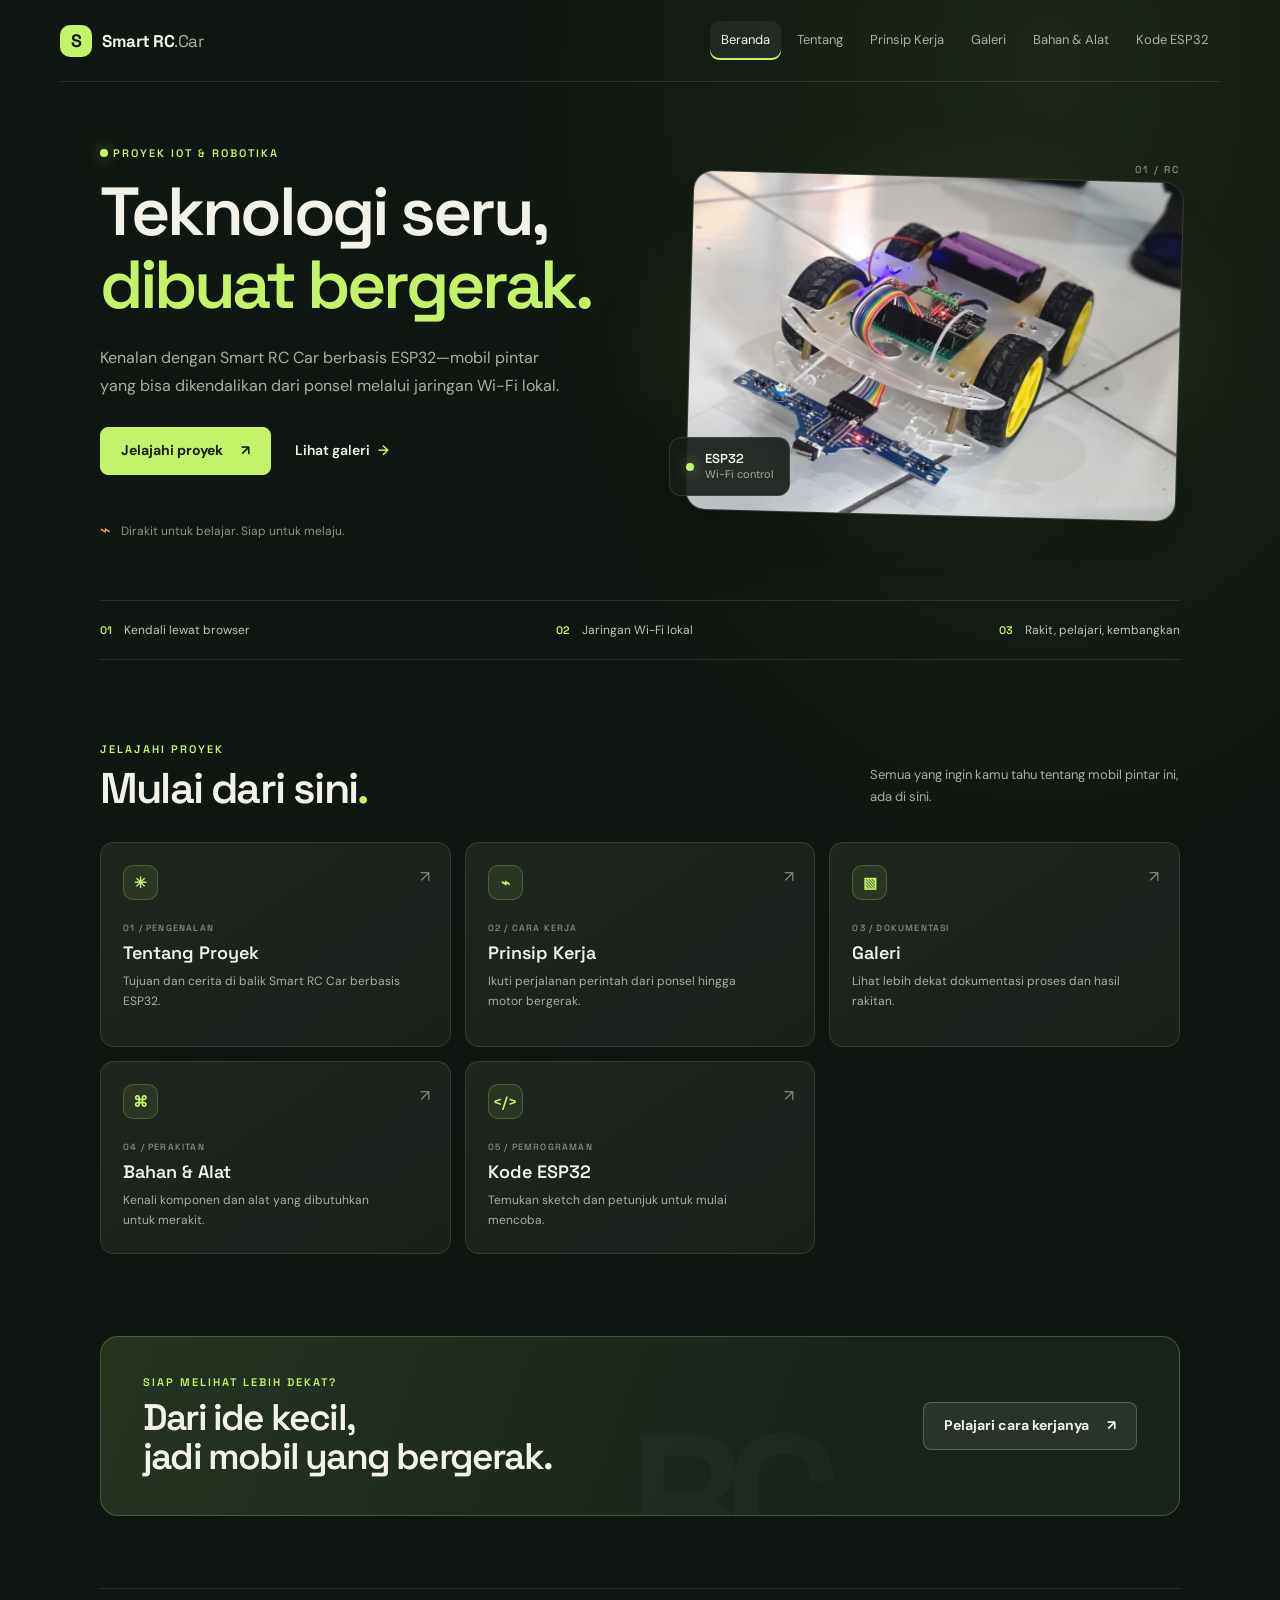
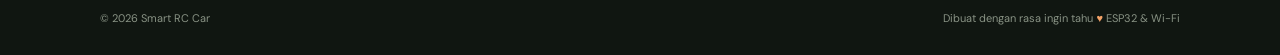
==== commit f5cc61e8: "Activate homepage opening animations" ====
--- a/index.html
+++ b/index.html
@@ -7,6 +7,7 @@
   <meta name="theme-color" content="#101611">
   <title>Smart RC Car | Proyek IoT &amp; Robotika</title>
   <link rel="stylesheet" href="style.css">
+  <link rel="stylesheet" href="opening-animation.css">
 </head>
 <body>
   <header class="site-header">
--- a/opening-animation.css
+++ b/opening-animation.css
@@ -0,0 +1,56 @@
+/* Entrance animations for the homepage. They play once when the page loads. */
+@keyframes reveal-up {
+  from { opacity: 0; transform: translate3d(0, 24px, 0); }
+  to { opacity: 1; transform: translate3d(0, 0, 0); }
+}
+
+@keyframes reveal-left {
+  from { opacity: 0; transform: translate3d(-24px, 0, 0); }
+  to { opacity: 1; transform: translate3d(0, 0, 0); }
+}
+
+@keyframes reveal-image {
+  from { opacity: 0; transform: translate3d(18px, 8px, 0) scale(.96) rotate(3deg); }
+  to { opacity: 1; transform: translate3d(0, 0, 0) scale(1) rotate(1.5deg); }
+}
+
+@keyframes soft-glow {
+  0%, 100% { opacity: .55; transform: scale(.94); }
+  50% { opacity: 1; transform: scale(1.06); }
+}
+
+.site-header { animation: reveal-up .65s cubic-bezier(.2,.7,.25,1) both; }
+.hero-copy > * { animation: reveal-left .7s cubic-bezier(.2,.7,.25,1) both; }
+.hero-copy > :nth-child(1) { animation-delay: .08s; }
+.hero-copy > :nth-child(2) { animation-delay: .16s; }
+.hero-copy > :nth-child(3) { animation-delay: .24s; }
+.hero-copy > :nth-child(4) { animation-delay: .32s; }
+.hero-copy > :nth-child(5) { animation-delay: .4s; }
+.hero-visual img { animation: reveal-image .9s cubic-bezier(.2,.7,.25,1) .18s both; }
+.image-glow { animation: soft-glow 4s ease-in-out 1s infinite; }
+.visual-label { animation: reveal-up .55s cubic-bezier(.2,.7,.25,1) .65s both; }
+.visual-index { animation: reveal-up .5s ease .55s both; }
+.intro-strip { animation: reveal-up .65s ease .38s both; }
+.section-heading { animation: reveal-up .65s ease .08s both; }
+.explore-section .card { animation: reveal-up .6s cubic-bezier(.2,.7,.25,1) both; }
+.explore-section .card:nth-child(1) { animation-delay: .12s; }
+.explore-section .card:nth-child(2) { animation-delay: .2s; }
+.explore-section .card:nth-child(3) { animation-delay: .28s; }
+.explore-section .card:nth-child(4) { animation-delay: .36s; }
+.explore-section .card:nth-child(5) { animation-delay: .44s; }
+.cta-panel { animation: reveal-up .7s cubic-bezier(.2,.7,.25,1) .18s both; }
+
+@media (prefers-reduced-motion: reduce) {
+  .site-header,
+  .hero-copy > *,
+  .hero-visual img,
+  .image-glow,
+  .visual-label,
+  .visual-index,
+  .intro-strip,
+  .section-heading,
+  .explore-section .card,
+  .cta-panel {
+    animation: none !important;
+  }
+}
